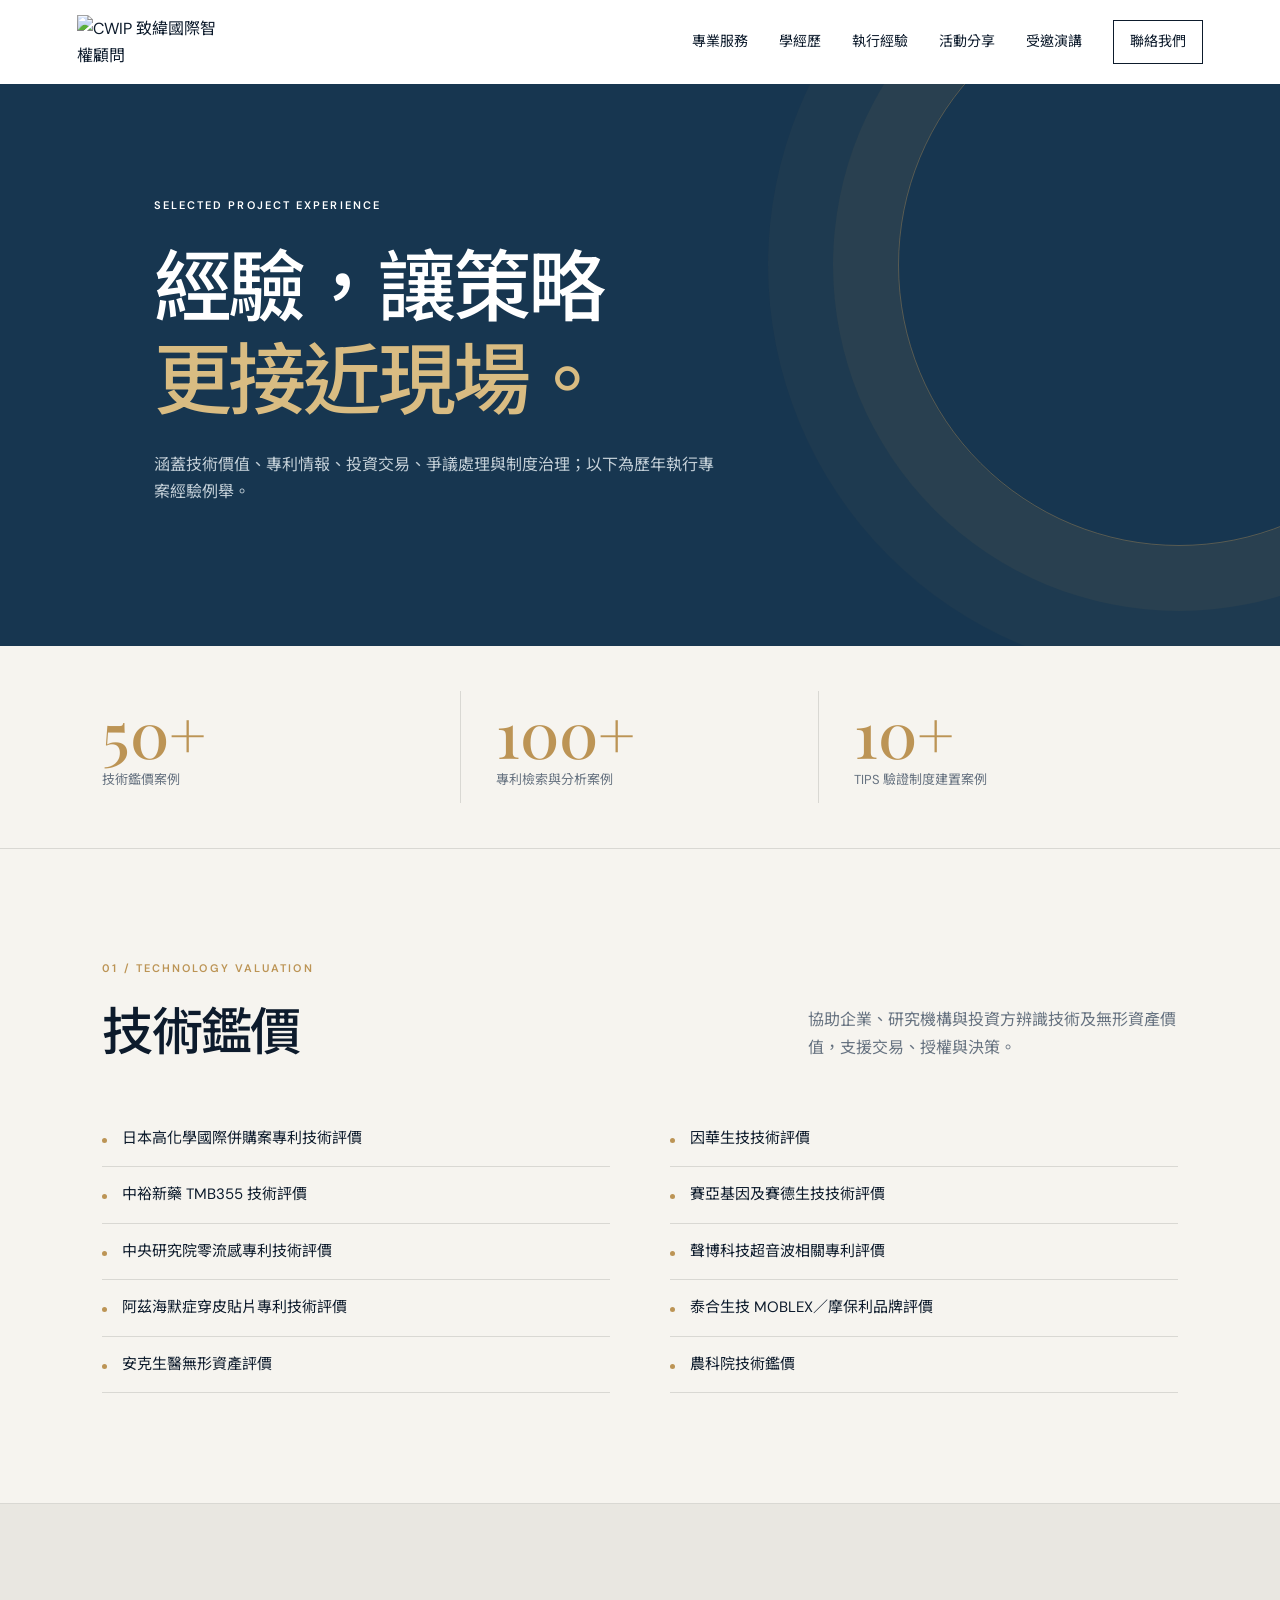
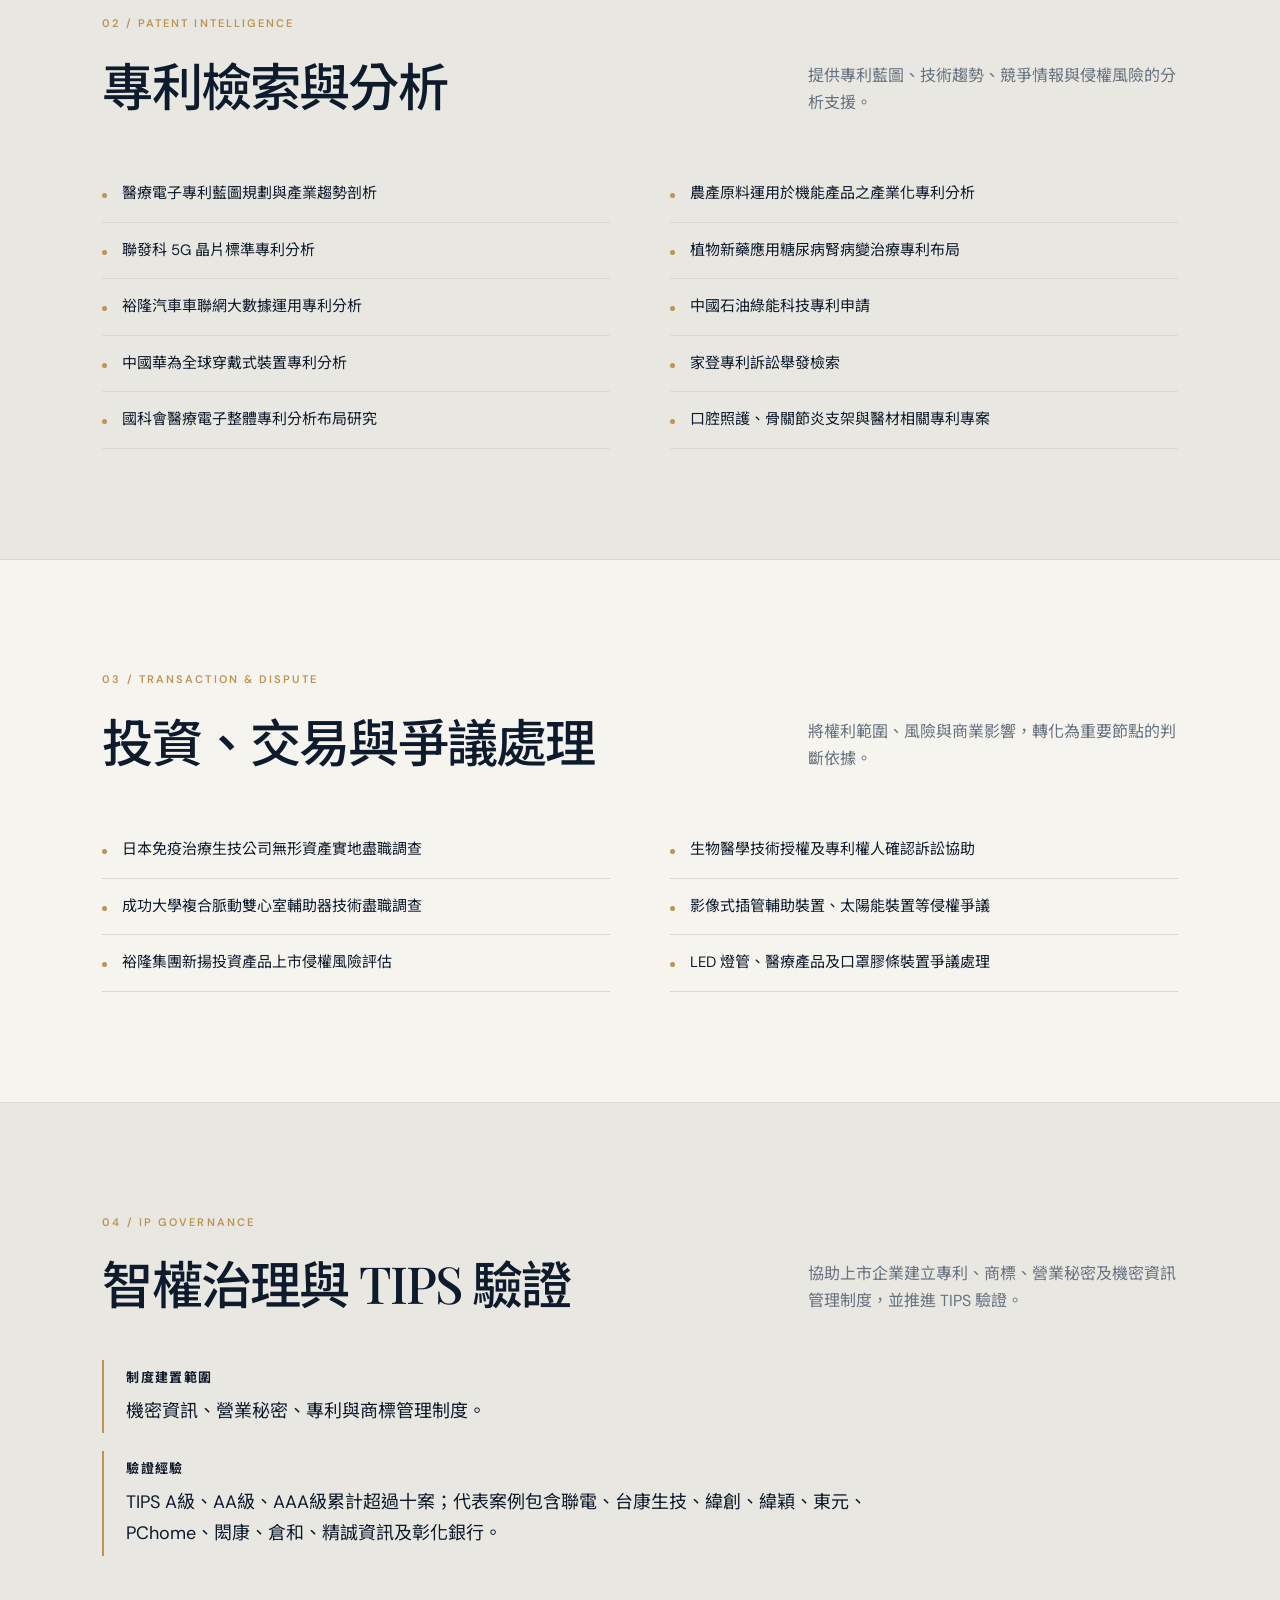
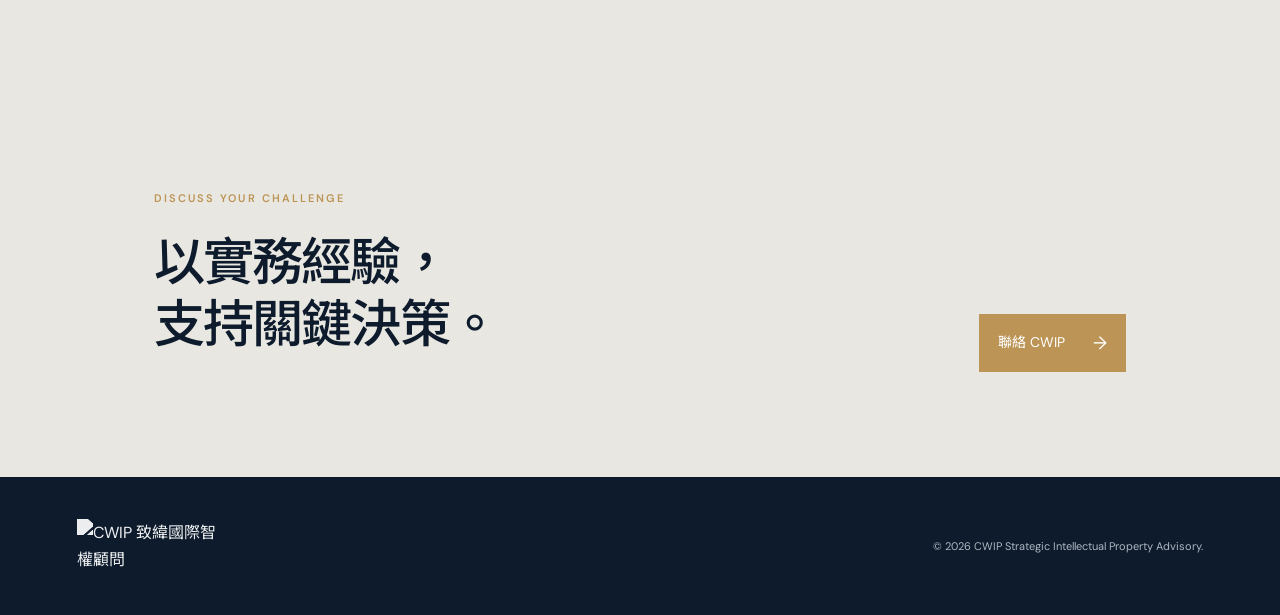
==== experience.html @ 41dd4992 "Add files via upload" ====
<!doctype html>
<html lang="zh-Hant">
<head>
<meta charset="UTF-8">
<meta name="viewport" content="width=device-width,initial-scale=1.0">
<title>執行經驗｜CWIP</title>
<link rel="preconnect" href="https://fonts.googleapis.com">
<link rel="preconnect" href="https://fonts.gstatic.com" crossorigin>
<link href="https://fonts.googleapis.com/css2?family=DM+Sans:wght@400;500;600&family=Noto+Sans+TC:wght@400;500;600&family=Playfair+Display:wght@500;600&display=swap" rel="stylesheet">
<link rel="stylesheet" href="styles.css">
</head>
<body>
<header class="site-header">
<a class="brand" href="index.html">
<img class="brand-logo" src="assets/cwip-logo.png" alt="CWIP 致緯國際智權顧問">
</a>
<button class="menu-toggle" aria-label="開啟選單" aria-expanded="false">☰</button>
<nav>
<a href="index.html#expertise">專業服務</a>
<a href="profile.html">學經歷</a>
<a href="experience.html">執行經驗</a>
<a href="profile.html#activities">活動分享</a>
<a href="talks.html">受邀演講</a>
<a href="index.html#contact" class="nav-cta">聯絡我們</a>
</nav>
</header>
<main>
<section class="page-hero experience-hero">
<p class="eyebrow">SELECTED PROJECT EXPERIENCE</p>
<h1>經驗，讓策略<br>
<em>更接近現場。</em>
</h1>
<p>涵蓋技術價值、專利情報、投資交易、爭議處理與制度治理；以下為歷年執行專案經驗例舉。</p>
</section>
<section class="section project-overview">
<div class="stat-row">
<div>
<strong>50+</strong>
<span>技術鑑價案例</span>
</div>
<div>
<strong>100+</strong>
<span>專利檢索與分析案例</span>
</div>
<div>
<strong>10+</strong>
<span>TIPS 驗證制度建置案例</span>
</div>
</div>
</section>
<section class="section project-section">
<p class="eyebrow gold">01 / TECHNOLOGY VALUATION</p>
<div class="section-top">
<h2>技術鑑價</h2>
<p>協助企業、研究機構與投資方辨識技術及無形資產價值，支援交易、授權與決策。</p>
</div>
<div class="case-columns">
<ul>
<li>日本高化學國際併購案專利技術評價</li>
<li>中裕新藥 TMB355 技術評價</li>
<li>中央研究院零流感專利技術評價</li>
<li>阿茲海默症穿皮貼片專利技術評價</li>
<li>安克生醫無形資產評價</li>
</ul>
<ul>
<li>因華生技技術評價</li>
<li>賽亞基因及賽德生技技術評價</li>
<li>聲博科技超音波相關專利評價</li>
<li>泰合生技 MOBLEX／摩保利品牌評價</li>
<li>農科院技術鑑價</li>
</ul>
</div>
</section>
<section class="section project-section alternate">
<p class="eyebrow gold">02 / PATENT INTELLIGENCE</p>
<div class="section-top">
<h2>專利檢索與分析</h2>
<p>提供專利藍圖、技術趨勢、競爭情報與侵權風險的分析支援。</p>
</div>
<div class="case-columns">
<ul>
<li>醫療電子專利藍圖規劃與產業趨勢剖析</li>
<li>聯發科 5G 晶片標準專利分析</li>
<li>裕隆汽車車聯網大數據運用專利分析</li>
<li>中國華為全球穿戴式裝置專利分析</li>
<li>國科會醫療電子整體專利分析布局研究</li>
</ul>
<ul>
<li>農產原料運用於機能產品之產業化專利分析</li>
<li>植物新藥應用糖尿病腎病變治療專利布局</li>
<li>中國石油綠能科技專利申請</li>
<li>家登專利訴訟舉發檢索</li>
<li>口腔照護、骨關節炎支架與醫材相關專利專案</li>
</ul>
</div>
</section>
<section class="section project-section">
<p class="eyebrow gold">03 / TRANSACTION &amp; DISPUTE</p>
<div class="section-top">
<h2>投資、交易與爭議處理</h2>
<p>將權利範圍、風險與商業影響，轉化為重要節點的判斷依據。</p>
</div>
<div class="case-columns">
<ul>
<li>日本免疫治療生技公司無形資產實地盡職調查</li>
<li>成功大學複合脈動雙心室輔助器技術盡職調查</li>
<li>裕隆集團新揚投資產品上市侵權風險評估</li>
</ul>
<ul>
<li>生物醫學技術授權及專利權人確認訴訟協助</li>
<li>影像式插管輔助裝置、太陽能裝置等侵權爭議</li>
<li>LED 燈管、醫療產品及口罩膠條裝置爭議處理</li>
</ul>
</div>
</section>
<section class="section project-section alternate">
<p class="eyebrow gold">04 / IP GOVERNANCE</p>
<div class="section-top">
<h2>智權治理與 TIPS 驗證</h2>
<p>協助上市企業建立專利、商標、營業秘密及機密資訊管理制度，並推進 TIPS 驗證。</p>
</div>
<div class="governance">
<p>
<b>制度建置範圍</b>機密資訊、營業秘密、專利與商標管理制度。</p>
<p>
<b>驗證經驗</b>TIPS A級、AA級、AAA級累計超過十案；代表案例包含聯電、台康生技、緯創、緯穎、東元、PChome、閎康、倉和、精誠資訊及彰化銀行。</p>
</div>
</section>
<section class="contact">
<div>
<p class="eyebrow gold">DISCUSS YOUR CHALLENGE</p>
<h2>以實務經驗，<br>支持關鍵決策。</h2>
</div>
<a class="button gold-button" href="mailto:info@cwip.com.tw">聯絡 CWIP <span>→</span>
</a>
</section>
</main>
<footer>
<a class="brand" href="index.html">
<img class="brand-logo" src="assets/cwip-logo.png" alt="CWIP 致緯國際智權顧問">
</a>
<p>© 2026 CWIP Strategic Intellectual Property Advisory.</p>
</footer>
<script src="script.js">
</script>
</body>
</html>
---- styles.css ----
:root{--ink:#0d1b2c;--navy:#10263d;--blue:#1b405e;--gold:#bc9455;--paper:#f6f4ef;--muted:#667280}
*{box-sizing:border-box}
html{scroll-behavior:smooth}
body{margin:0;color:var(--ink);background:var(--paper);font-family:"DM Sans","Noto Sans TC",sans-serif;font-size:16px;line-height:1.7}
.skip-link{position:fixed;left:20px;top:-60px;z-index:99;background:#fff;color:var(--ink);padding:10px 16px;text-decoration:none;box-shadow:0 6px 20px #0003}.skip-link:focus{top:14px}
.site-header{height:84px;background:#fff;display:flex;align-items:center;justify-content:space-between;padding:0 clamp(24px,6vw,110px);position:relative;z-index:5}
.brand{display:flex;align-items:center;gap:10px;text-decoration:none;color:var(--ink)}
.brand-mark{width:36px;height:36px;fill:none;stroke:var(--gold);stroke-width:2.3;stroke-linecap:round;stroke-linejoin:round}
.brand b{display:block;font-size:20px;line-height:1;letter-spacing:.12em}
.brand small{display:block;font-size:11px;line-height:1.5;letter-spacing:.08em;margin-top:3px}
.site-header nav{display:flex;align-items:center;gap:31px}
.site-header nav a{color:var(--ink);font-size:14px;text-decoration:none}
.site-header nav a[aria-current="page"]{color:var(--gold);font-weight:600}
.site-header .nav-cta{border:1px solid var(--ink);padding:9px 16px}
.menu-toggle{display:none;border:0;background:none;font-size:24px}
.hero{min-height:650px;background:var(--navy);color:white;position:relative;overflow:hidden;padding:clamp(70px,11vw,145px) clamp(24px,12vw,215px)}
.hero-grid{position:absolute;inset:0;background-image:linear-gradient(#ffffff0a 1px,transparent 1px),linear-gradient(90deg,#ffffff0a 1px,transparent 1px);background-size:76px 76px;mask-image:linear-gradient(90deg,#000,transparent 80%)}
.orb{position:absolute;border-radius:50%;filter:blur(2px);background:radial-gradient(circle at 32% 28%,#d8bd88 0,#7c6745 14%,#18344e 50%,transparent 70%);opacity:.75}
.orb-one{height:620px;width:620px;right:-120px;top:-160px}
.orb-two{height:420px;width:420px;right:20%;bottom:-300px;opacity:.4}
.hero-content{position:relative;max-width:770px}
.eyebrow{font-size:11px;letter-spacing:.19em;font-weight:600;margin:0 0 22px}
.gold{color:var(--gold)}
h1,h2,h3,blockquote{font-family:"Playfair Display","Noto Sans TC",serif;font-weight:500;line-height:1.2}
h1{font-size:clamp(45px,6.1vw,81px);letter-spacing:-.04em;margin:0 0 26px}
h1 em{color:#d9bc82;font-style:normal}
.hero-copy{font-family:"Noto Sans TC",sans-serif;max-width:580px;font-size:17px;color:#d4dce2;margin:0 0 33px}
.actions{display:flex;align-items:center;gap:28px}
.button{display:inline-flex;gap:28px;align-items:center;text-decoration:none;padding:14px 19px;font-size:14px;transition:.2s}
.button:hover{transform:translateY(-2px)}
.button.light{background:#fff;color:var(--ink)}
.button span,.text-link span{font-size:18px}
.text-link{color:white;text-decoration:none;font-size:14px}
.hero-signature{position:absolute;bottom:34px;right:clamp(24px,6vw,110px);font-size:10px;letter-spacing:.12em;color:#b7c1c9;display:flex;gap:11px;align-items:center}
.hero-signature i{width:28px;height:1px;background:var(--gold)}
.section{padding:110px clamp(24px,8vw,145px)}
.split-heading{display:grid;grid-template-columns:1.35fr .65fr;gap:70px;align-items:end}
.split-heading h2,.section-top h2,.contact h2{font-size:clamp(34px,4vw,56px);letter-spacing:-.035em;margin:0}
.split-heading p,.section-top>p{color:var(--muted);margin:0;max-width:370px}
.pillars{display:grid;grid-template-columns:repeat(3,1fr);gap:0;margin-top:80px;border-top:1px solid #d9d8d3}
.pillars article{padding:25px 30px 0 0;border-right:1px solid #d9d8d3;margin-right:30px}
.pillars article:last-child{border:0}
.pillars span,.service-card span{font-size:11px;color:var(--gold);letter-spacing:.14em}
.pillars h3{font-size:24px;margin:35px 0 13px}
.pillars p{font-size:14px;margin:0;color:var(--muted);max-width:270px}
.services{background:#e9e7e1}
.section-top{display:flex;align-items:end;justify-content:space-between;gap:35px}
.service-grid{display:grid;grid-template-columns:repeat(2,1fr);margin-top:58px;gap:1px;background:#c9c8c2;border:1px solid #c9c8c2}
.service-card{color:var(--ink);background:#e9e7e1;text-decoration:none;padding:42px;min-height:258px;display:flex;flex-direction:column;transition:.25s}
.service-card:hover{background:#fff}
.service-card.featured{background:var(--blue);color:#fff}
.service-card h3{font-size:28px;margin:35px 0 12px}
.service-card p{font-size:14px;color:inherit;opacity:.72;max-width:350px;margin:0}
.service-card b{font-size:13px;margin-top:auto;padding-top:25px;font-weight:500}
.statement{background:var(--navy);color:#fff;padding:115px clamp(24px,12vw,215px);text-align:center}
.statement-line{width:1px;height:44px;background:var(--gold);margin:0 auto 29px}
.statement blockquote{font-size:clamp(25px,3.2vw,43px);margin:0}
.statement p{color:#bdc7ce;font-size:12px;letter-spacing:.1em;margin:25px 0 0}
.perspective{background:#fff}
.dark{color:var(--ink)}
.insight-grid{display:grid;grid-template-columns:1.25fr 1fr 1fr;gap:20px;margin-top:54px}
.insight{background:var(--paper);padding:31px;min-height:260px;display:flex;flex-direction:column}
.main-insight{background:var(--blue);color:#fff}
.insight p{font-size:10px;letter-spacing:.13em;margin:0;color:var(--gold)}
.insight h3{font-size:25px;margin:24px 0}
.insight a{color:inherit;text-decoration:none;font-size:13px;margin-top:auto}
.contact{display:flex;justify-content:space-between;gap:40px;align-items:end;padding:105px clamp(24px,12vw,215px);background:#e9e7e1}
.contact h2{margin:0 0 20px}
.contact p:not(.eyebrow){color:var(--muted)}
.gold-button{background:var(--gold);color:#fff;white-space:nowrap}
footer{padding:42px clamp(24px,6vw,110px);background:var(--ink);color:#aeb8c1;display:flex;align-items:center;justify-content:space-between}
footer .brand{color:white}
footer p{font-size:11px;margin:0}
@media(max-width:720px){.site-header{height:70px}
.menu-toggle{display:block}
.site-header nav{display:none;position:absolute;top:70px;left:0;right:0;background:#fff;padding:20px 24px;flex-direction:column;align-items:flex-start;gap:18px;box-shadow:0 8px 16px #0002}
.site-header nav.open{display:flex}
.hero{min-height:625px;padding-top:100px}
.hero-signature{left:24px;right:auto}
.split-heading,.section-top{display:block}
.split-heading p,.section-top>p{margin-top:25px}
.pillars,.service-grid,.insight-grid{grid-template-columns:1fr}
.pillars{margin-top:50px}
.pillars article{border-right:0;border-bottom:1px solid #d9d8d3;margin:0;padding:25px 0}
.pillars article:last-child{border-bottom:0}
.service-card{min-height:225px;padding:30px}
.contact{display:block;padding-top:75px;padding-bottom:75px}
.contact .button{margin-top:25px}
footer{display:block}
footer p{margin-top:20px}
.section{padding-top:75px;padding-bottom:75px}
}

.brand-logo{width:150px;height:54px;object-fit:cover;object-position:center}.brand:has(.brand-logo) span{display:none}footer .brand-logo{filter:brightness(0) invert(1);opacity:.92}.page-hero{padding:112px clamp(24px,12vw,215px) 126px;background:var(--navy);color:#fff;position:relative;overflow:hidden}
.page-hero:after{content:"";position:absolute;width:560px;height:560px;border:1px solid #bc945566;border-radius:50%;right:-180px;top:-100px;box-shadow:0 0 0 65px #bc945511,0 0 0 130px #bc94550b}
.page-hero>*{position:relative;z-index:1}
.page-hero h1{max-width:860px}
.profile-hero-copy>p:last-child,.page-hero>p:last-child{max-width:570px;color:#c4d0d8;font-family:"Noto Sans TC",sans-serif}
.profile-hero-copy{position:relative;z-index:1}.profile-highlights{position:relative;z-index:1;display:grid;grid-template-columns:repeat(3,1fr);max-width:850px;margin:62px 0 0;border-top:1px solid #ffffff30}.profile-highlights div{padding:19px 25px 0 0}.profile-highlights dt{font:500 21px "Playfair Display","Noto Sans TC",serif;color:#d9bc82}.profile-highlights dd{margin:3px 0 0;color:#aebcc7;font-size:12px;letter-spacing:.06em}.profile-subnav{position:sticky;top:0;z-index:4;display:flex;justify-content:center;gap:clamp(22px,4vw,56px);padding:15px 24px;background:#f6f4eff2;border-bottom:1px solid #d9d8d3;backdrop-filter:blur(12px)}.profile-subnav a{color:var(--ink);font-size:13px;text-decoration:none}.profile-subnav a:hover{color:var(--gold)}
.profile-intro{display:grid;grid-template-columns:.6fr .48fr 1.05fr;gap:54px;align-items:center}.profile-photo{margin:0;height:400px;background:#d7d8d8;overflow:hidden}.profile-photo img{width:100%;height:100%;object-fit:cover;object-position:center top}
.profile-photo{position:relative}.profile-photo figcaption{position:absolute;left:0;right:0;bottom:0;padding:32px 16px 13px;background:linear-gradient(transparent,#0d1b2ccc);color:#fff;font-size:10px;letter-spacing:.08em}
.profile-name h2{font-size:clamp(48px,5vw,70px);margin:0}
.monogram{margin-top:31px;width:76px;height:76px;display:grid;place-items:center;border:1px solid var(--gold);font:500 27px "Playfair Display";color:var(--gold)}
.lead{font-family:"Playfair Display","Noto Sans TC",serif;font-size:27px;line-height:1.55;margin-top:0}
.profile-intro p:not(.lead){color:var(--muted)}
.expertise-tags{display:flex;flex-wrap:wrap;gap:8px;margin-top:24px}.expertise-tags span{border:1px solid #d0ccc1;padding:6px 11px;color:var(--blue);font-size:12px;background:#fff}
.profile-section{background:#e9e7e1}
.profile-section h2,.qualifications h2{font-size:clamp(35px,4vw,54px);margin:0 0 45px}
.credential-grid{display:grid;grid-template-columns:repeat(2,1fr);gap:1px;background:#c9c8c2}
.credential-grid article{background:#e9e7e1;padding:37px}
.credential-grid h3{font-size:28px;margin:31px 0 10px}
.credential-grid p{margin:0;color:var(--muted)}
.career-section{background:#fff}
.timeline{margin-top:55px;border-top:1px solid #d9d8d3}
.timeline div{display:flex;justify-content:space-between;gap:30px;padding:20px 0;border-bottom:1px solid #d9d8d3}
.timeline b{font-size:17px;font-weight:500}
.timeline span{color:var(--muted);font-size:14px}
.activities{background:#fff}.activity-grid{display:grid;grid-template-columns:repeat(3,1fr);gap:18px;margin-top:54px}.activity-grid figure{margin:0;min-height:220px;position:relative;overflow:hidden;background:#d5d7d8}.activity-grid .activity-wide{grid-column:span 2}.activity-grid img{width:100%;height:100%;position:absolute;inset:0;object-fit:cover;transition:transform .35s}.activity-grid figure:hover img{transform:scale(1.04)}.activity-grid figcaption{position:absolute;bottom:0;left:0;right:0;padding:28px 18px 16px;color:#fff;font-size:13px;background:linear-gradient(transparent,#000b)}.qualifications{background:var(--ink);color:#fff}
.qualification-list{border-top:1px solid #ffffff33}
.qualification-list p{margin:0;padding:18px 0;border-bottom:1px solid #ffffff33;color:#d8e0e5;display:grid;grid-template-columns:54px 1fr;gap:18px}.qualification-list b{color:var(--gold);font:500 14px "Playfair Display"}.qualification-list span{display:block}
.experience-hero{background:#173650}
.project-overview{padding-top:45px;padding-bottom:45px}
.stat-row{display:grid;grid-template-columns:repeat(3,1fr)}
.stat-row div{padding:10px 35px;border-right:1px solid #d9d8d3}
.stat-row div:first-child{padding-left:0}
.stat-row div:last-child{border:0}
.stat-row strong{font:500 clamp(38px,5vw,68px)/1 "Playfair Display";color:var(--gold);display:block}
.stat-row span{font-size:13px;color:var(--muted)}
.project-section{border-top:1px solid #d9d8d3}
.project-section.alternate{background:#e9e7e1}
.case-columns{display:grid;grid-template-columns:1fr 1fr;gap:60px;margin-top:50px}
.case-columns ul{margin:0;padding:0;list-style:none}
.case-columns li{padding:15px 0 15px 20px;border-bottom:1px solid #d9d8d3;position:relative;font-size:15px}
.case-columns li:before{content:"";width:5px;height:5px;border-radius:50%;background:var(--gold);position:absolute;left:0;top:27px}
.governance{margin-top:45px;max-width:830px}
.governance p{font-size:18px;border-left:2px solid var(--gold);padding:7px 0 7px 22px}
.governance b{display:block;font-size:13px;letter-spacing:.1em;text-transform:uppercase;margin-bottom:7px}
.talks-hero{background:#173650}.talk-intro{display:grid;grid-template-columns:.45fr 1.2fr;gap:75px;align-items:center}.talk-intro h2,.talk-section h2,.talk-gallery h2{font-size:clamp(34px,4vw,54px);margin:0 0 20px}.talk-intro p:last-child{max-width:600px;color:var(--muted)}.talk-number{font:500 clamp(100px,14vw,180px)/.8 "Playfair Display";color:var(--gold);letter-spacing:-.08em}.talk-number sup{font-size:.35em;letter-spacing:0}.talk-section{background:#fff;border-top:1px solid #d9d8d3}.talk-section.alternate{background:#e9e7e1}.talk-list{margin-top:45px;border-top:1px solid #d9d8d3}.talk-list div{display:grid;grid-template-columns:.32fr 1fr;gap:30px;padding:24px 0;border-bottom:1px solid #d9d8d3}.talk-list b{font-family:"Playfair Display","Noto Sans TC",serif;font-size:23px;font-weight:500}.talk-list span{color:var(--muted)}.topic-grid{display:grid;grid-template-columns:repeat(3,1fr);gap:1px;background:#c9c8c2;margin-top:45px}.topic-grid article{background:#e9e7e1;padding:29px;font-family:"Playfair Display","Noto Sans TC",serif;font-size:20px;min-height:130px}.talk-gallery{background:#fff}
@media(max-width:720px){.brand-logo{width:126px;height:45px}.page-hero{padding-top:78px;padding-bottom:85px}
.profile-highlights{grid-template-columns:1fr;margin-top:42px}.profile-highlights div{padding:14px 0;border-bottom:1px solid #ffffff20}.profile-subnav{justify-content:flex-start;overflow-x:auto;white-space:nowrap;scrollbar-width:none}.profile-subnav::-webkit-scrollbar{display:none}
.profile-intro,.case-columns{grid-template-columns:1fr;gap:35px}.profile-photo{height:420px}.activity-grid{grid-template-columns:1fr}.activity-grid .activity-wide{grid-column:auto}
.lead{font-size:23px}
.credential-grid{grid-template-columns:1fr}
.timeline div{display:block}
.timeline span{display:block;margin-top:5px}
.stat-row{grid-template-columns:1fr;gap:22px}
.talk-intro{grid-template-columns:1fr;gap:28px}.talk-list div{grid-template-columns:1fr;gap:7px}.topic-grid{grid-template-columns:1fr}
.stat-row div{padding:0;border:0}
.case-columns{margin-top:28px}
}
@media(prefers-reduced-motion:reduce){html{scroll-behavior:auto}*,*:before,*:after{transition-duration:.01ms!important;animation-duration:.01ms!important}}
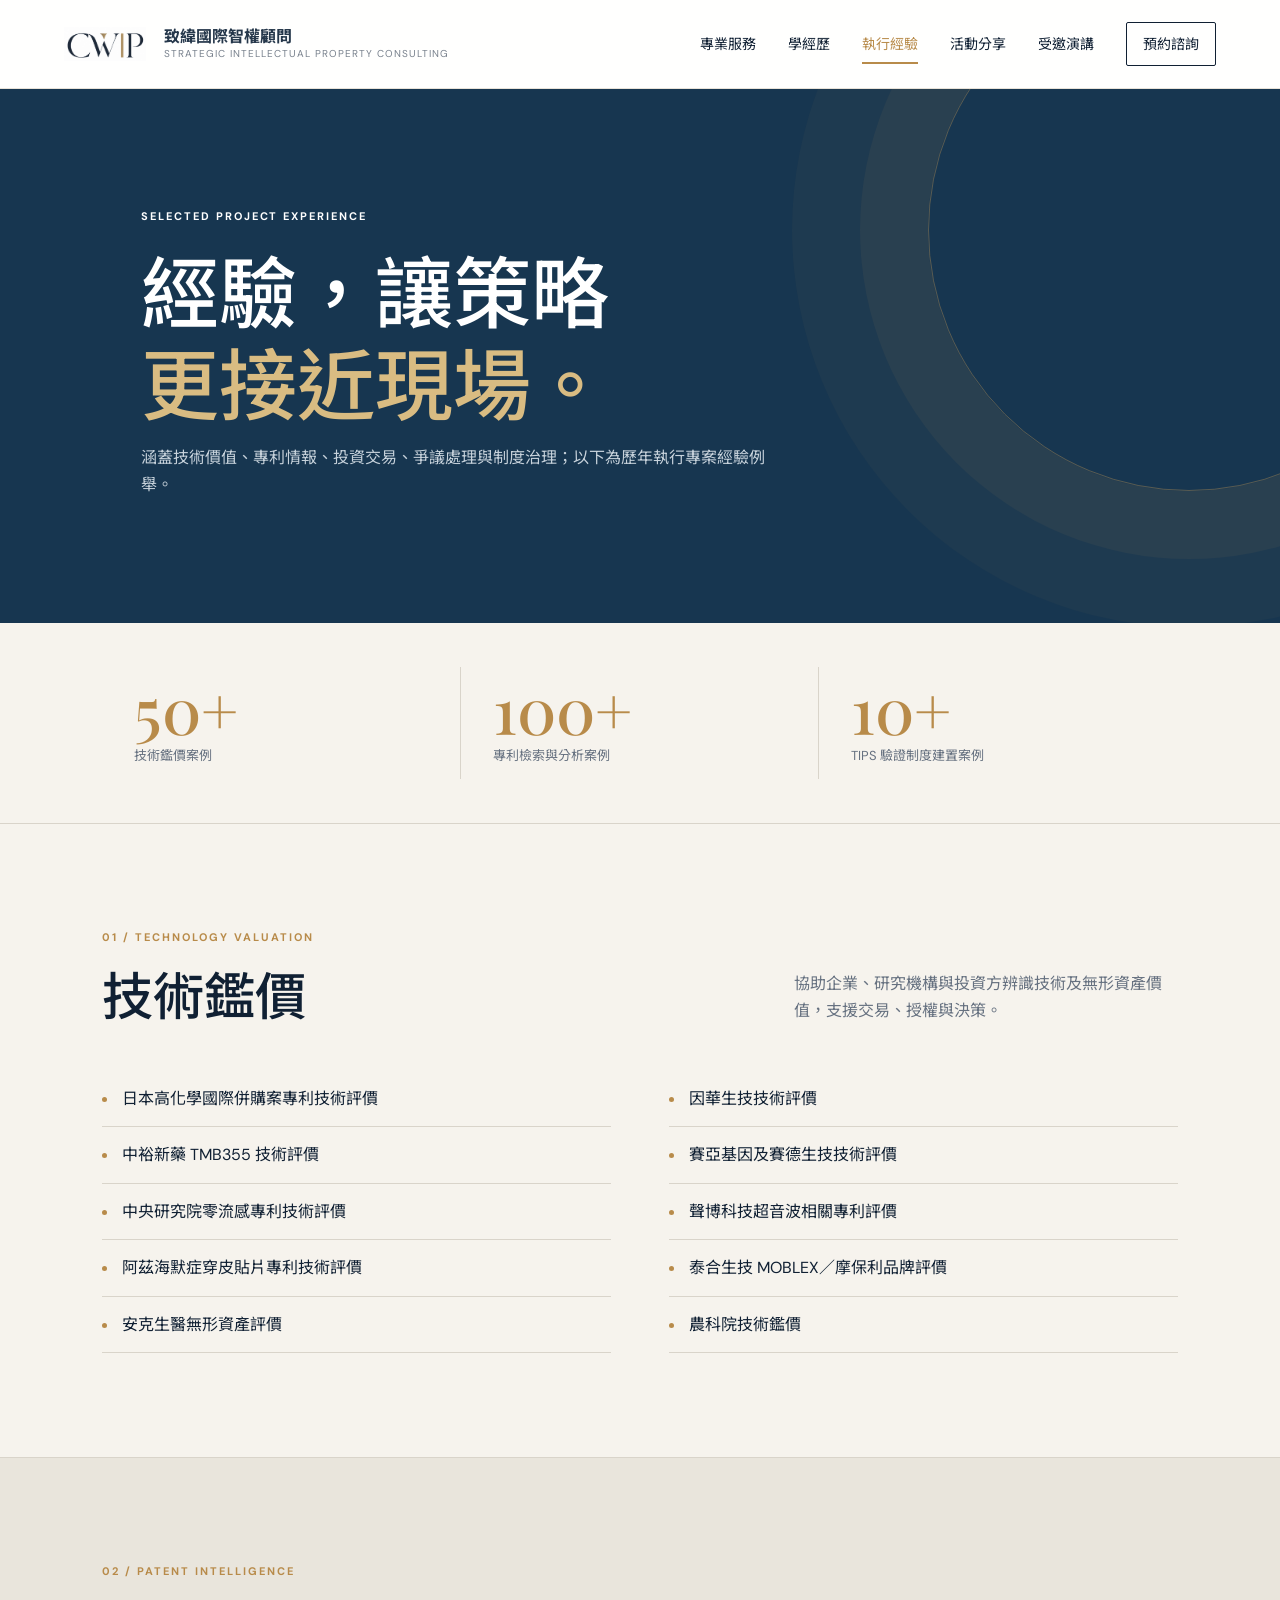
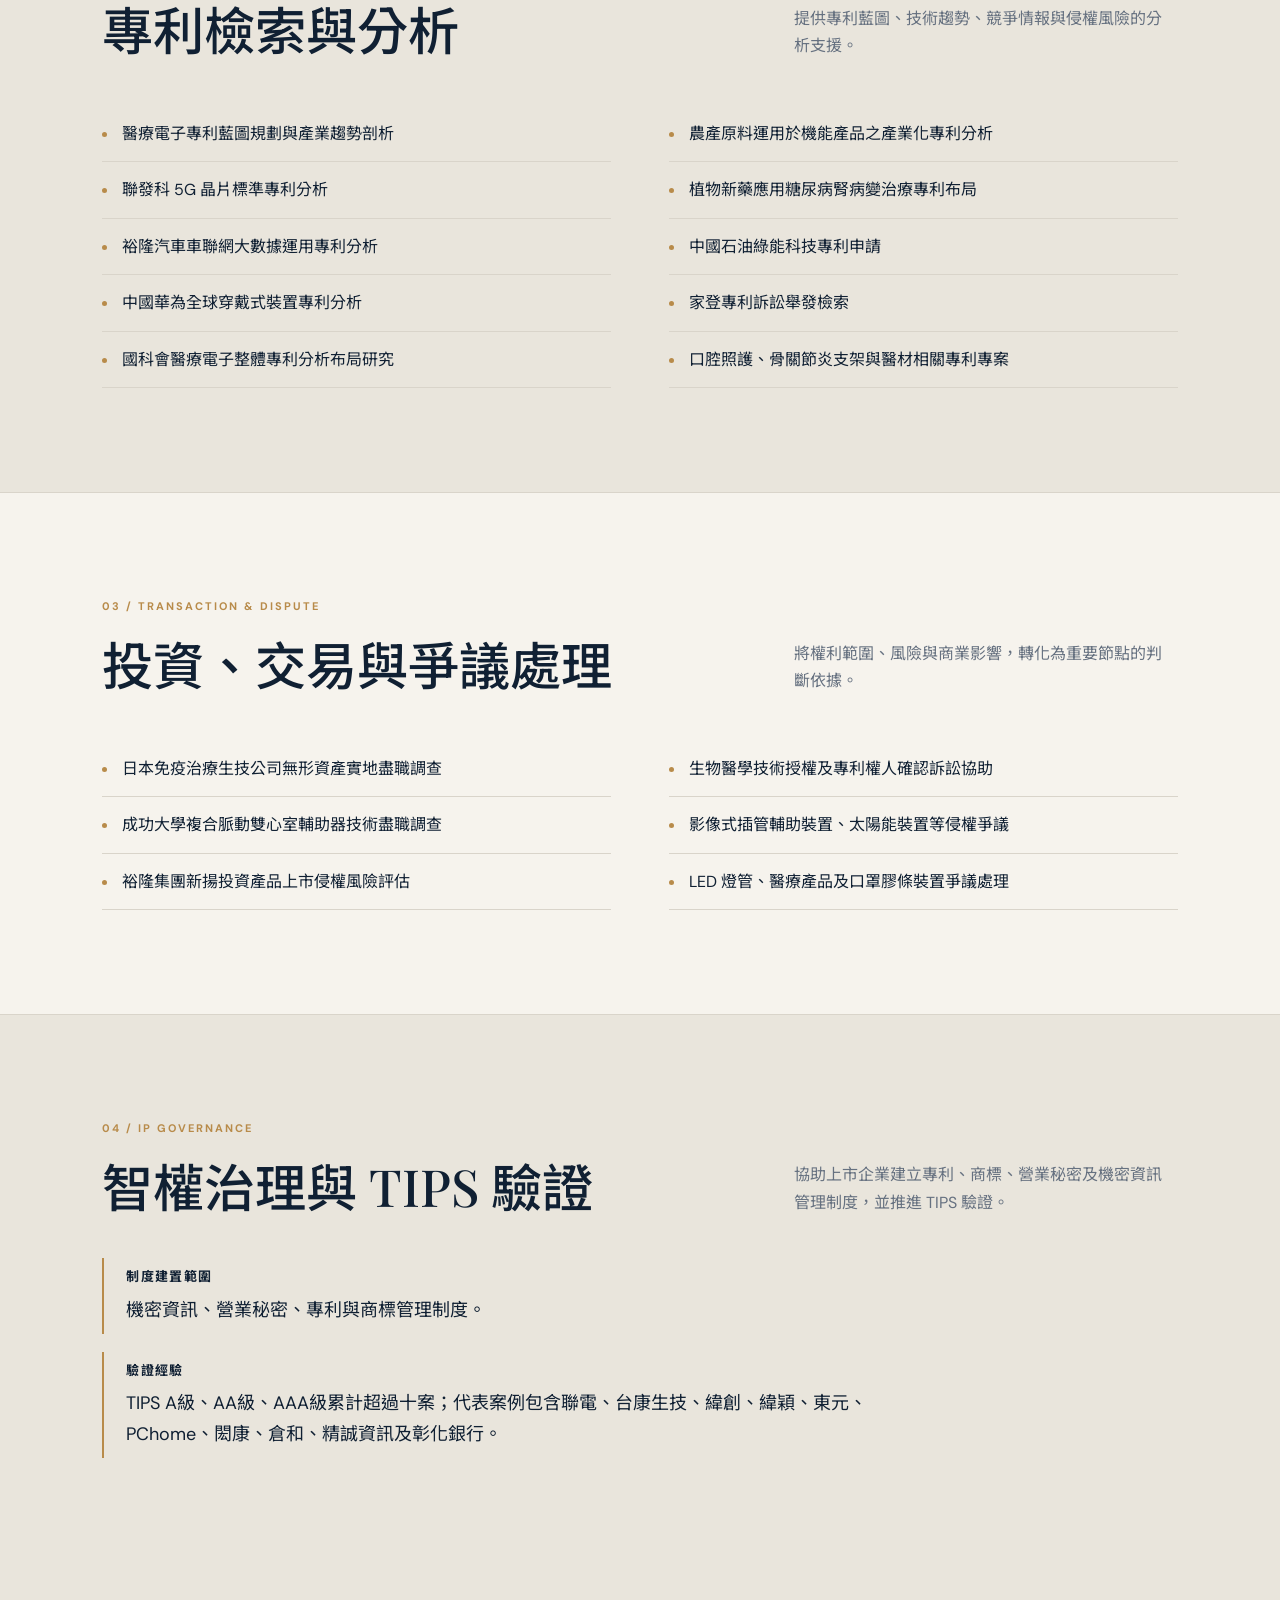
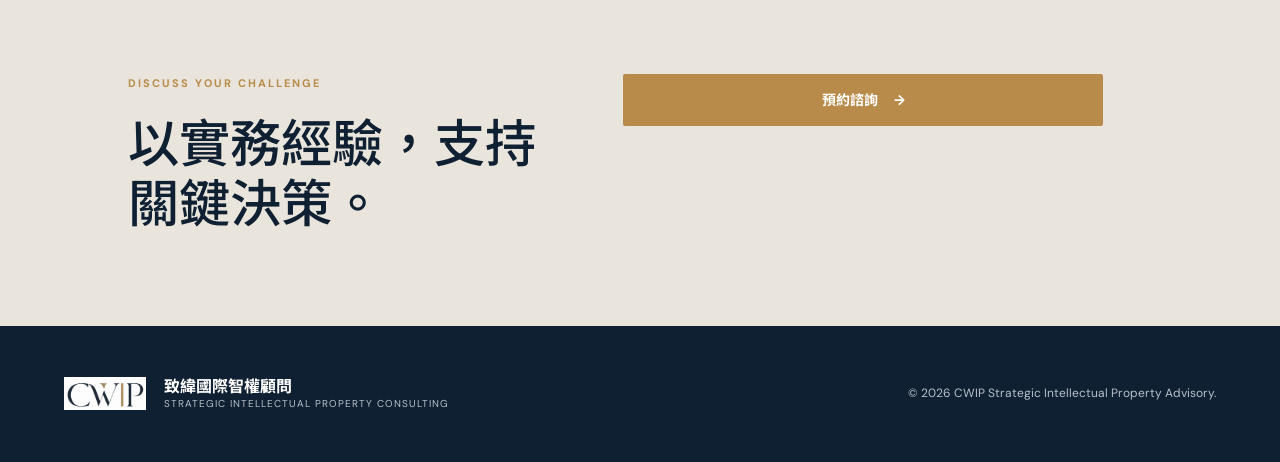
==== commit d2713029: "CWIPv2" ====
--- a/experience.html
+++ b/experience.html
@@ -1,147 +1,28 @@
-<!doctype html>
-<html lang="zh-Hant">
-<head>
-<meta charset="UTF-8">
-<meta name="viewport" content="width=device-width,initial-scale=1.0">
-<title>執行經驗｜CWIP</title>
-<link rel="preconnect" href="https://fonts.googleapis.com">
-<link rel="preconnect" href="https://fonts.gstatic.com" crossorigin>
-<link href="https://fonts.googleapis.com/css2?family=DM+Sans:wght@400;500;600&family=Noto+Sans+TC:wght@400;500;600&family=Playfair+Display:wght@500;600&display=swap" rel="stylesheet">
-<link rel="stylesheet" href="styles.css">
-</head>
-<body>
-<header class="site-header">
-<a class="brand" href="index.html">
-<img class="brand-logo" src="assets/cwip-logo.png" alt="CWIP 致緯國際智權顧問">
-</a>
-<button class="menu-toggle" aria-label="開啟選單" aria-expanded="false">☰</button>
-<nav>
-<a href="index.html#expertise">專業服務</a>
-<a href="profile.html">學經歷</a>
-<a href="experience.html">執行經驗</a>
-<a href="profile.html#activities">活動分享</a>
-<a href="talks.html">受邀演講</a>
-<a href="index.html#contact" class="nav-cta">聯絡我們</a>
-</nav>
-</header>
-<main>
-<section class="page-hero experience-hero">
-<p class="eyebrow">SELECTED PROJECT EXPERIENCE</p>
-<h1>經驗，讓策略<br>
-<em>更接近現場。</em>
-</h1>
-<p>涵蓋技術價值、專利情報、投資交易、爭議處理與制度治理；以下為歷年執行專案經驗例舉。</p>
-</section>
-<section class="section project-overview">
-<div class="stat-row">
-<div>
-<strong>50+</strong>
-<span>技術鑑價案例</span>
-</div>
-<div>
-<strong>100+</strong>
-<span>專利檢索與分析案例</span>
-</div>
-<div>
-<strong>10+</strong>
-<span>TIPS 驗證制度建置案例</span>
-</div>
-</div>
-</section>
-<section class="section project-section">
-<p class="eyebrow gold">01 / TECHNOLOGY VALUATION</p>
-<div class="section-top">
-<h2>技術鑑價</h2>
-<p>協助企業、研究機構與投資方辨識技術及無形資產價值，支援交易、授權與決策。</p>
-</div>
-<div class="case-columns">
-<ul>
-<li>日本高化學國際併購案專利技術評價</li>
-<li>中裕新藥 TMB355 技術評價</li>
-<li>中央研究院零流感專利技術評價</li>
-<li>阿茲海默症穿皮貼片專利技術評價</li>
-<li>安克生醫無形資產評價</li>
-</ul>
-<ul>
-<li>因華生技技術評價</li>
-<li>賽亞基因及賽德生技技術評價</li>
-<li>聲博科技超音波相關專利評價</li>
-<li>泰合生技 MOBLEX／摩保利品牌評價</li>
-<li>農科院技術鑑價</li>
-</ul>
-</div>
-</section>
-<section class="section project-section alternate">
-<p class="eyebrow gold">02 / PATENT INTELLIGENCE</p>
-<div class="section-top">
-<h2>專利檢索與分析</h2>
-<p>提供專利藍圖、技術趨勢、競爭情報與侵權風險的分析支援。</p>
-</div>
-<div class="case-columns">
-<ul>
-<li>醫療電子專利藍圖規劃與產業趨勢剖析</li>
-<li>聯發科 5G 晶片標準專利分析</li>
-<li>裕隆汽車車聯網大數據運用專利分析</li>
-<li>中國華為全球穿戴式裝置專利分析</li>
-<li>國科會醫療電子整體專利分析布局研究</li>
-</ul>
-<ul>
-<li>農產原料運用於機能產品之產業化專利分析</li>
-<li>植物新藥應用糖尿病腎病變治療專利布局</li>
-<li>中國石油綠能科技專利申請</li>
-<li>家登專利訴訟舉發檢索</li>
-<li>口腔照護、骨關節炎支架與醫材相關專利專案</li>
-</ul>
-</div>
-</section>
-<section class="section project-section">
-<p class="eyebrow gold">03 / TRANSACTION &amp; DISPUTE</p>
-<div class="section-top">
-<h2>投資、交易與爭議處理</h2>
-<p>將權利範圍、風險與商業影響，轉化為重要節點的判斷依據。</p>
-</div>
-<div class="case-columns">
-<ul>
-<li>日本免疫治療生技公司無形資產實地盡職調查</li>
-<li>成功大學複合脈動雙心室輔助器技術盡職調查</li>
-<li>裕隆集團新揚投資產品上市侵權風險評估</li>
-</ul>
-<ul>
-<li>生物醫學技術授權及專利權人確認訴訟協助</li>
-<li>影像式插管輔助裝置、太陽能裝置等侵權爭議</li>
-<li>LED 燈管、醫療產品及口罩膠條裝置爭議處理</li>
-</ul>
-</div>
-</section>
-<section class="section project-section alternate">
-<p class="eyebrow gold">04 / IP GOVERNANCE</p>
-<div class="section-top">
-<h2>智權治理與 TIPS 驗證</h2>
-<p>協助上市企業建立專利、商標、營業秘密及機密資訊管理制度，並推進 TIPS 驗證。</p>
-</div>
-<div class="governance">
-<p>
-<b>制度建置範圍</b>機密資訊、營業秘密、專利與商標管理制度。</p>
-<p>
-<b>驗證經驗</b>TIPS A級、AA級、AAA級累計超過十案；代表案例包含聯電、台康生技、緯創、緯穎、東元、PChome、閎康、倉和、精誠資訊及彰化銀行。</p>
-</div>
-</section>
-<section class="contact">
-<div>
-<p class="eyebrow gold">DISCUSS YOUR CHALLENGE</p>
-<h2>以實務經驗，<br>支持關鍵決策。</h2>
-</div>
-<a class="button gold-button" href="mailto:info@cwip.com.tw">聯絡 CWIP <span>→</span>
-</a>
-</section>
-</main>
-<footer>
-<a class="brand" href="index.html">
-<img class="brand-logo" src="assets/cwip-logo.png" alt="CWIP 致緯國際智權顧問">
-</a>
-<p>© 2026 CWIP Strategic Intellectual Property Advisory.</p>
-</footer>
-<script src="script.js">
-</script>
-</body>
+<!doctype html>
+<html lang="zh-Hant">
+<head>
+  <meta charset="UTF-8">
+  <meta name="viewport" content="width=device-width, initial-scale=1.0">
+  <title>執行經驗｜CWIP 致緯國際智權顧問</title>
+  <meta name="description" content="CWIP 智權顧問執行經驗，包含技術鑑價、專利情報、交易盡職調查、爭議處理與 TIPS 智權治理。">
+  <link rel="icon" type="image/png" href="assets/cwip-logo.png">
+  <link rel="preconnect" href="https://fonts.googleapis.com">
+  <link rel="preconnect" href="https://fonts.gstatic.com" crossorigin>
+  <link href="https://fonts.googleapis.com/css2?family=DM+Sans:wght@400;500;600;700&family=Noto+Sans+TC:wght@400;500;600;700&family=Playfair+Display:wght@500;600&display=swap" rel="stylesheet">
+  <link rel="stylesheet" href="styles.css">
+</head>
+<body>
+  <header class="site-header"><a class="brand" href="index.html"><img class="brand-logo" src="assets/cwip-logo.png" alt="CWIP logo"><span class="brand-copy"><span>致緯國際智權顧問</span><small>Strategic Intellectual Property Consulting</small></span></a><button class="menu-toggle" aria-label="開啟選單" aria-expanded="false">☰</button><nav aria-label="主要導覽"><a href="index.html#expertise">專業服務</a><a href="profile.html">學經歷</a><a aria-current="page" href="experience.html">執行經驗</a><a href="profile.html#activities">活動分享</a><a href="talks.html">受邀演講</a><a class="nav-cta" href="index.html#contact">預約諮詢</a></nav></header>
+  <main>
+    <section class="page-hero experience-hero"><p class="eyebrow">SELECTED PROJECT EXPERIENCE</p><h1>經驗，讓策略<em>更接近現場。</em></h1><p>涵蓋技術價值、專利情報、投資交易、爭議處理與制度治理；以下為歷年執行專案經驗例舉。</p></section>
+    <section class="section project-overview"><div class="stat-row"><div><strong>50+</strong><span>技術鑑價案例</span></div><div><strong>100+</strong><span>專利檢索與分析案例</span></div><div><strong>10+</strong><span>TIPS 驗證制度建置案例</span></div></div></section>
+    <section class="section project-section"><p class="eyebrow gold">01 / TECHNOLOGY VALUATION</p><div class="section-top"><h2>技術鑑價</h2><p>協助企業、研究機構與投資方辨識技術及無形資產價值，支援交易、授權與決策。</p></div><div class="case-columns"><ul><li>日本高化學國際併購案專利技術評價</li><li>中裕新藥 TMB355 技術評價</li><li>中央研究院零流感專利技術評價</li><li>阿茲海默症穿皮貼片專利技術評價</li><li>安克生醫無形資產評價</li></ul><ul><li>因華生技技術評價</li><li>賽亞基因及賽德生技技術評價</li><li>聲博科技超音波相關專利評價</li><li>泰合生技 MOBLEX／摩保利品牌評價</li><li>農科院技術鑑價</li></ul></div></section>
+    <section class="section project-section alternate"><p class="eyebrow gold">02 / PATENT INTELLIGENCE</p><div class="section-top"><h2>專利檢索與分析</h2><p>提供專利藍圖、技術趨勢、競爭情報與侵權風險的分析支援。</p></div><div class="case-columns"><ul><li>醫療電子專利藍圖規劃與產業趨勢剖析</li><li>聯發科 5G 晶片標準專利分析</li><li>裕隆汽車車聯網大數據運用專利分析</li><li>中國華為全球穿戴式裝置專利分析</li><li>國科會醫療電子整體專利分析布局研究</li></ul><ul><li>農產原料運用於機能產品之產業化專利分析</li><li>植物新藥應用糖尿病腎病變治療專利布局</li><li>中國石油綠能科技專利申請</li><li>家登專利訴訟舉發檢索</li><li>口腔照護、骨關節炎支架與醫材相關專利專案</li></ul></div></section>
+    <section class="section project-section"><p class="eyebrow gold">03 / TRANSACTION &amp; DISPUTE</p><div class="section-top"><h2>投資、交易與爭議處理</h2><p>將權利範圍、風險與商業影響，轉化為重要節點的判斷依據。</p></div><div class="case-columns"><ul><li>日本免疫治療生技公司無形資產實地盡職調查</li><li>成功大學複合脈動雙心室輔助器技術盡職調查</li><li>裕隆集團新揚投資產品上市侵權風險評估</li></ul><ul><li>生物醫學技術授權及專利權人確認訴訟協助</li><li>影像式插管輔助裝置、太陽能裝置等侵權爭議</li><li>LED 燈管、醫療產品及口罩膠條裝置爭議處理</li></ul></div></section>
+    <section class="section project-section alternate"><p class="eyebrow gold">04 / IP GOVERNANCE</p><div class="section-top"><h2>智權治理與 TIPS 驗證</h2><p>協助上市企業建立專利、商標、營業秘密及機密資訊管理制度，並推進 TIPS 驗證。</p></div><div class="governance"><p><b>制度建置範圍</b>機密資訊、營業秘密、專利與商標管理制度。</p><p><b>驗證經驗</b>TIPS A級、AA級、AAA級累計超過十案；代表案例包含聯電、台康生技、緯創、緯穎、東元、PChome、閎康、倉和、精誠資訊及彰化銀行。</p></div></section>
+    <section class="contact"><div><p class="eyebrow gold">DISCUSS YOUR CHALLENGE</p><h2>以實務經驗，支持關鍵決策。</h2></div><a class="button primary" href="index.html#contact">預約諮詢 <span>→</span></a></section>
+  </main>
+  <footer><a class="brand" href="index.html"><img class="brand-logo" src="assets/cwip-logo.png" alt="CWIP logo"><span class="brand-copy"><span>致緯國際智權顧問</span><small>Strategic Intellectual Property Consulting</small></span></a><p>© 2026 CWIP Strategic Intellectual Property Advisory.</p></footer>
+  <script src="script.js"></script>
+</body>
 </html>
--- a/styles.css
+++ b/styles.css
@@ -1,151 +1,47 @@
-:root{--ink:#0d1b2c;--navy:#10263d;--blue:#1b405e;--gold:#bc9455;--paper:#f6f4ef;--muted:#667280}
+:root{--ink:#102033;--navy:#102b46;--blue:#173d5c;--gold:#b88b4a;--paper:#f6f3ed;--line:#d9d4ca;--muted:#667180;--white:#fff}
 *{box-sizing:border-box}
 html{scroll-behavior:smooth}
-body{margin:0;color:var(--ink);background:var(--paper);font-family:"DM Sans","Noto Sans TC",sans-serif;font-size:16px;line-height:1.7}
-.skip-link{position:fixed;left:20px;top:-60px;z-index:99;background:#fff;color:var(--ink);padding:10px 16px;text-decoration:none;box-shadow:0 6px 20px #0003}.skip-link:focus{top:14px}
-.site-header{height:84px;background:#fff;display:flex;align-items:center;justify-content:space-between;padding:0 clamp(24px,6vw,110px);position:relative;z-index:5}
-.brand{display:flex;align-items:center;gap:10px;text-decoration:none;color:var(--ink)}
-.brand-mark{width:36px;height:36px;fill:none;stroke:var(--gold);stroke-width:2.3;stroke-linecap:round;stroke-linejoin:round}
-.brand b{display:block;font-size:20px;line-height:1;letter-spacing:.12em}
-.brand small{display:block;font-size:11px;line-height:1.5;letter-spacing:.08em;margin-top:3px}
-.site-header nav{display:flex;align-items:center;gap:31px}
-.site-header nav a{color:var(--ink);font-size:14px;text-decoration:none}
-.site-header nav a[aria-current="page"]{color:var(--gold);font-weight:600}
-.site-header .nav-cta{border:1px solid var(--ink);padding:9px 16px}
-.menu-toggle{display:none;border:0;background:none;font-size:24px}
-.hero{min-height:650px;background:var(--navy);color:white;position:relative;overflow:hidden;padding:clamp(70px,11vw,145px) clamp(24px,12vw,215px)}
-.hero-grid{position:absolute;inset:0;background-image:linear-gradient(#ffffff0a 1px,transparent 1px),linear-gradient(90deg,#ffffff0a 1px,transparent 1px);background-size:76px 76px;mask-image:linear-gradient(90deg,#000,transparent 80%)}
-.orb{position:absolute;border-radius:50%;filter:blur(2px);background:radial-gradient(circle at 32% 28%,#d8bd88 0,#7c6745 14%,#18344e 50%,transparent 70%);opacity:.75}
-.orb-one{height:620px;width:620px;right:-120px;top:-160px}
-.orb-two{height:420px;width:420px;right:20%;bottom:-300px;opacity:.4}
-.hero-content{position:relative;max-width:770px}
-.eyebrow{font-size:11px;letter-spacing:.19em;font-weight:600;margin:0 0 22px}
-.gold{color:var(--gold)}
-h1,h2,h3,blockquote{font-family:"Playfair Display","Noto Sans TC",serif;font-weight:500;line-height:1.2}
-h1{font-size:clamp(45px,6.1vw,81px);letter-spacing:-.04em;margin:0 0 26px}
-h1 em{color:#d9bc82;font-style:normal}
-.hero-copy{font-family:"Noto Sans TC",sans-serif;max-width:580px;font-size:17px;color:#d4dce2;margin:0 0 33px}
-.actions{display:flex;align-items:center;gap:28px}
-.button{display:inline-flex;gap:28px;align-items:center;text-decoration:none;padding:14px 19px;font-size:14px;transition:.2s}
-.button:hover{transform:translateY(-2px)}
-.button.light{background:#fff;color:var(--ink)}
-.button span,.text-link span{font-size:18px}
-.text-link{color:white;text-decoration:none;font-size:14px}
-.hero-signature{position:absolute;bottom:34px;right:clamp(24px,6vw,110px);font-size:10px;letter-spacing:.12em;color:#b7c1c9;display:flex;gap:11px;align-items:center}
-.hero-signature i{width:28px;height:1px;background:var(--gold)}
-.section{padding:110px clamp(24px,8vw,145px)}
-.split-heading{display:grid;grid-template-columns:1.35fr .65fr;gap:70px;align-items:end}
-.split-heading h2,.section-top h2,.contact h2{font-size:clamp(34px,4vw,56px);letter-spacing:-.035em;margin:0}
-.split-heading p,.section-top>p{color:var(--muted);margin:0;max-width:370px}
-.pillars{display:grid;grid-template-columns:repeat(3,1fr);gap:0;margin-top:80px;border-top:1px solid #d9d8d3}
-.pillars article{padding:25px 30px 0 0;border-right:1px solid #d9d8d3;margin-right:30px}
-.pillars article:last-child{border:0}
-.pillars span,.service-card span{font-size:11px;color:var(--gold);letter-spacing:.14em}
-.pillars h3{font-size:24px;margin:35px 0 13px}
-.pillars p{font-size:14px;margin:0;color:var(--muted);max-width:270px}
-.services{background:#e9e7e1}
-.section-top{display:flex;align-items:end;justify-content:space-between;gap:35px}
-.service-grid{display:grid;grid-template-columns:repeat(2,1fr);margin-top:58px;gap:1px;background:#c9c8c2;border:1px solid #c9c8c2}
-.service-card{color:var(--ink);background:#e9e7e1;text-decoration:none;padding:42px;min-height:258px;display:flex;flex-direction:column;transition:.25s}
-.service-card:hover{background:#fff}
-.service-card.featured{background:var(--blue);color:#fff}
-.service-card h3{font-size:28px;margin:35px 0 12px}
-.service-card p{font-size:14px;color:inherit;opacity:.72;max-width:350px;margin:0}
-.service-card b{font-size:13px;margin-top:auto;padding-top:25px;font-weight:500}
-.statement{background:var(--navy);color:#fff;padding:115px clamp(24px,12vw,215px);text-align:center}
-.statement-line{width:1px;height:44px;background:var(--gold);margin:0 auto 29px}
-.statement blockquote{font-size:clamp(25px,3.2vw,43px);margin:0}
-.statement p{color:#bdc7ce;font-size:12px;letter-spacing:.1em;margin:25px 0 0}
-.perspective{background:#fff}
-.dark{color:var(--ink)}
-.insight-grid{display:grid;grid-template-columns:1.25fr 1fr 1fr;gap:20px;margin-top:54px}
-.insight{background:var(--paper);padding:31px;min-height:260px;display:flex;flex-direction:column}
-.main-insight{background:var(--blue);color:#fff}
-.insight p{font-size:10px;letter-spacing:.13em;margin:0;color:var(--gold)}
-.insight h3{font-size:25px;margin:24px 0}
-.insight a{color:inherit;text-decoration:none;font-size:13px;margin-top:auto}
-.contact{display:flex;justify-content:space-between;gap:40px;align-items:end;padding:105px clamp(24px,12vw,215px);background:#e9e7e1}
-.contact h2{margin:0 0 20px}
-.contact p:not(.eyebrow){color:var(--muted)}
-.gold-button{background:var(--gold);color:#fff;white-space:nowrap}
-footer{padding:42px clamp(24px,6vw,110px);background:var(--ink);color:#aeb8c1;display:flex;align-items:center;justify-content:space-between}
-footer .brand{color:white}
-footer p{font-size:11px;margin:0}
-@media(max-width:720px){.site-header{height:70px}
-.menu-toggle{display:block}
-.site-header nav{display:none;position:absolute;top:70px;left:0;right:0;background:#fff;padding:20px 24px;flex-direction:column;align-items:flex-start;gap:18px;box-shadow:0 8px 16px #0002}
-.site-header nav.open{display:flex}
-.hero{min-height:625px;padding-top:100px}
-.hero-signature{left:24px;right:auto}
-.split-heading,.section-top{display:block}
-.split-heading p,.section-top>p{margin-top:25px}
-.pillars,.service-grid,.insight-grid{grid-template-columns:1fr}
-.pillars{margin-top:50px}
-.pillars article{border-right:0;border-bottom:1px solid #d9d8d3;margin:0;padding:25px 0}
-.pillars article:last-child{border-bottom:0}
-.service-card{min-height:225px;padding:30px}
-.contact{display:block;padding-top:75px;padding-bottom:75px}
-.contact .button{margin-top:25px}
-footer{display:block}
-footer p{margin-top:20px}
-.section{padding-top:75px;padding-bottom:75px}
-}
-
-.brand-logo{width:150px;height:54px;object-fit:cover;object-position:center}.brand:has(.brand-logo) span{display:none}footer .brand-logo{filter:brightness(0) invert(1);opacity:.92}.page-hero{padding:112px clamp(24px,12vw,215px) 126px;background:var(--navy);color:#fff;position:relative;overflow:hidden}
-.page-hero:after{content:"";position:absolute;width:560px;height:560px;border:1px solid #bc945566;border-radius:50%;right:-180px;top:-100px;box-shadow:0 0 0 65px #bc945511,0 0 0 130px #bc94550b}
-.page-hero>*{position:relative;z-index:1}
-.page-hero h1{max-width:860px}
-.profile-hero-copy>p:last-child,.page-hero>p:last-child{max-width:570px;color:#c4d0d8;font-family:"Noto Sans TC",sans-serif}
-.profile-hero-copy{position:relative;z-index:1}.profile-highlights{position:relative;z-index:1;display:grid;grid-template-columns:repeat(3,1fr);max-width:850px;margin:62px 0 0;border-top:1px solid #ffffff30}.profile-highlights div{padding:19px 25px 0 0}.profile-highlights dt{font:500 21px "Playfair Display","Noto Sans TC",serif;color:#d9bc82}.profile-highlights dd{margin:3px 0 0;color:#aebcc7;font-size:12px;letter-spacing:.06em}.profile-subnav{position:sticky;top:0;z-index:4;display:flex;justify-content:center;gap:clamp(22px,4vw,56px);padding:15px 24px;background:#f6f4eff2;border-bottom:1px solid #d9d8d3;backdrop-filter:blur(12px)}.profile-subnav a{color:var(--ink);font-size:13px;text-decoration:none}.profile-subnav a:hover{color:var(--gold)}
-.profile-intro{display:grid;grid-template-columns:.6fr .48fr 1.05fr;gap:54px;align-items:center}.profile-photo{margin:0;height:400px;background:#d7d8d8;overflow:hidden}.profile-photo img{width:100%;height:100%;object-fit:cover;object-position:center top}
-.profile-photo{position:relative}.profile-photo figcaption{position:absolute;left:0;right:0;bottom:0;padding:32px 16px 13px;background:linear-gradient(transparent,#0d1b2ccc);color:#fff;font-size:10px;letter-spacing:.08em}
-.profile-name h2{font-size:clamp(48px,5vw,70px);margin:0}
-.monogram{margin-top:31px;width:76px;height:76px;display:grid;place-items:center;border:1px solid var(--gold);font:500 27px "Playfair Display";color:var(--gold)}
-.lead{font-family:"Playfair Display","Noto Sans TC",serif;font-size:27px;line-height:1.55;margin-top:0}
-.profile-intro p:not(.lead){color:var(--muted)}
-.expertise-tags{display:flex;flex-wrap:wrap;gap:8px;margin-top:24px}.expertise-tags span{border:1px solid #d0ccc1;padding:6px 11px;color:var(--blue);font-size:12px;background:#fff}
-.profile-section{background:#e9e7e1}
-.profile-section h2,.qualifications h2{font-size:clamp(35px,4vw,54px);margin:0 0 45px}
-.credential-grid{display:grid;grid-template-columns:repeat(2,1fr);gap:1px;background:#c9c8c2}
-.credential-grid article{background:#e9e7e1;padding:37px}
-.credential-grid h3{font-size:28px;margin:31px 0 10px}
-.credential-grid p{margin:0;color:var(--muted)}
-.career-section{background:#fff}
-.timeline{margin-top:55px;border-top:1px solid #d9d8d3}
-.timeline div{display:flex;justify-content:space-between;gap:30px;padding:20px 0;border-bottom:1px solid #d9d8d3}
-.timeline b{font-size:17px;font-weight:500}
-.timeline span{color:var(--muted);font-size:14px}
-.activities{background:#fff}.activity-grid{display:grid;grid-template-columns:repeat(3,1fr);gap:18px;margin-top:54px}.activity-grid figure{margin:0;min-height:220px;position:relative;overflow:hidden;background:#d5d7d8}.activity-grid .activity-wide{grid-column:span 2}.activity-grid img{width:100%;height:100%;position:absolute;inset:0;object-fit:cover;transition:transform .35s}.activity-grid figure:hover img{transform:scale(1.04)}.activity-grid figcaption{position:absolute;bottom:0;left:0;right:0;padding:28px 18px 16px;color:#fff;font-size:13px;background:linear-gradient(transparent,#000b)}.qualifications{background:var(--ink);color:#fff}
-.qualification-list{border-top:1px solid #ffffff33}
-.qualification-list p{margin:0;padding:18px 0;border-bottom:1px solid #ffffff33;color:#d8e0e5;display:grid;grid-template-columns:54px 1fr;gap:18px}.qualification-list b{color:var(--gold);font:500 14px "Playfair Display"}.qualification-list span{display:block}
-.experience-hero{background:#173650}
-.project-overview{padding-top:45px;padding-bottom:45px}
-.stat-row{display:grid;grid-template-columns:repeat(3,1fr)}
-.stat-row div{padding:10px 35px;border-right:1px solid #d9d8d3}
-.stat-row div:first-child{padding-left:0}
-.stat-row div:last-child{border:0}
-.stat-row strong{font:500 clamp(38px,5vw,68px)/1 "Playfair Display";color:var(--gold);display:block}
-.stat-row span{font-size:13px;color:var(--muted)}
-.project-section{border-top:1px solid #d9d8d3}
-.project-section.alternate{background:#e9e7e1}
-.case-columns{display:grid;grid-template-columns:1fr 1fr;gap:60px;margin-top:50px}
-.case-columns ul{margin:0;padding:0;list-style:none}
-.case-columns li{padding:15px 0 15px 20px;border-bottom:1px solid #d9d8d3;position:relative;font-size:15px}
-.case-columns li:before{content:"";width:5px;height:5px;border-radius:50%;background:var(--gold);position:absolute;left:0;top:27px}
-.governance{margin-top:45px;max-width:830px}
-.governance p{font-size:18px;border-left:2px solid var(--gold);padding:7px 0 7px 22px}
-.governance b{display:block;font-size:13px;letter-spacing:.1em;text-transform:uppercase;margin-bottom:7px}
-.talks-hero{background:#173650}.talk-intro{display:grid;grid-template-columns:.45fr 1.2fr;gap:75px;align-items:center}.talk-intro h2,.talk-section h2,.talk-gallery h2{font-size:clamp(34px,4vw,54px);margin:0 0 20px}.talk-intro p:last-child{max-width:600px;color:var(--muted)}.talk-number{font:500 clamp(100px,14vw,180px)/.8 "Playfair Display";color:var(--gold);letter-spacing:-.08em}.talk-number sup{font-size:.35em;letter-spacing:0}.talk-section{background:#fff;border-top:1px solid #d9d8d3}.talk-section.alternate{background:#e9e7e1}.talk-list{margin-top:45px;border-top:1px solid #d9d8d3}.talk-list div{display:grid;grid-template-columns:.32fr 1fr;gap:30px;padding:24px 0;border-bottom:1px solid #d9d8d3}.talk-list b{font-family:"Playfair Display","Noto Sans TC",serif;font-size:23px;font-weight:500}.talk-list span{color:var(--muted)}.topic-grid{display:grid;grid-template-columns:repeat(3,1fr);gap:1px;background:#c9c8c2;margin-top:45px}.topic-grid article{background:#e9e7e1;padding:29px;font-family:"Playfair Display","Noto Sans TC",serif;font-size:20px;min-height:130px}.talk-gallery{background:#fff}
-@media(max-width:720px){.brand-logo{width:126px;height:45px}.page-hero{padding-top:78px;padding-bottom:85px}
-.profile-highlights{grid-template-columns:1fr;margin-top:42px}.profile-highlights div{padding:14px 0;border-bottom:1px solid #ffffff20}.profile-subnav{justify-content:flex-start;overflow-x:auto;white-space:nowrap;scrollbar-width:none}.profile-subnav::-webkit-scrollbar{display:none}
-.profile-intro,.case-columns{grid-template-columns:1fr;gap:35px}.profile-photo{height:420px}.activity-grid{grid-template-columns:1fr}.activity-grid .activity-wide{grid-column:auto}
-.lead{font-size:23px}
-.credential-grid{grid-template-columns:1fr}
-.timeline div{display:block}
-.timeline span{display:block;margin-top:5px}
-.stat-row{grid-template-columns:1fr;gap:22px}
-.talk-intro{grid-template-columns:1fr;gap:28px}.talk-list div{grid-template-columns:1fr;gap:7px}.topic-grid{grid-template-columns:1fr}
-.stat-row div{padding:0;border:0}
-.case-columns{margin-top:28px}
-}
+body{margin:0;color:var(--ink);background:var(--paper);font-family:"DM Sans","Noto Sans TC",sans-serif;font-size:16px;line-height:1.72}
+img{max-width:100%;display:block}
+.skip-link{position:fixed;left:20px;top:-70px;z-index:30;background:#fff;color:var(--ink);padding:10px 16px;text-decoration:none;box-shadow:0 8px 24px #0002}.skip-link:focus{top:16px}
+.site-header{position:sticky;top:0;z-index:20;min-height:86px;padding:12px clamp(20px,5vw,88px);display:flex;align-items:center;justify-content:space-between;gap:26px;background:#fffffff0;border-bottom:1px solid #e8e2d8;backdrop-filter:blur(14px);transition:box-shadow .2s,min-height .2s}
+.site-header.is-scrolled{box-shadow:0 10px 28px #10203314;min-height:76px}
+.brand{display:flex;align-items:center;gap:18px;color:inherit;text-decoration:none;min-width:300px}
+.brand-logo{width:82px;height:64px;object-fit:contain;flex:0 0 auto}
+.brand-copy{display:flex;flex-direction:column;line-height:1.16}
+.brand-copy strong{font-size:30px;letter-spacing:.04em;color:var(--navy);font-weight:700}
+.brand-copy span{font-size:16px;font-weight:700;color:#26384b}
+.brand-copy small{margin-top:2px;font-size:10px;letter-spacing:.1em;color:#78818c;text-transform:uppercase}
+.site-header nav{display:flex;align-items:center;gap:clamp(15px,2.5vw,32px)}
+.site-header nav a{position:relative;color:var(--ink);font-size:14px;text-decoration:none;white-space:nowrap;transition:color .18s}
+.site-header nav a:not(.nav-cta)::after{content:"";position:absolute;left:0;right:0;bottom:-8px;height:2px;background:var(--gold);transform:scaleX(0);transform-origin:left;transition:transform .2s}
+.site-header nav a:hover,.site-header nav a[aria-current="page"]{color:var(--gold)}
+.site-header nav a:hover::after,.site-header nav a[aria-current="page"]::after{transform:scaleX(1)}
+.nav-cta{border:1px solid var(--ink);padding:9px 16px;border-radius:2px}
+.nav-cta:hover{background:var(--ink);color:#fff!important}
+.menu-toggle{display:none;border:0;background:transparent;color:var(--ink);font-size:28px;line-height:1;padding:8px}
+.eyebrow{margin:0 0 18px;font-size:11px;letter-spacing:.18em;font-weight:700;text-transform:uppercase}.gold{color:var(--gold)}
+h1,h2,h3,blockquote{font-family:"Playfair Display","Noto Sans TC",serif;font-weight:500;line-height:1.18;margin:0} h1{font-size:clamp(44px,6.2vw,78px);letter-spacing:0;max-width:860px} h1 em{display:block;color:#d9bc82;font-style:normal} h2{font-size:clamp(34px,4vw,56px)} h3{font-size:26px}
+.hero{position:relative;min-height:calc(100vh - 86px);display:grid;align-items:center;overflow:hidden;background:var(--navy);color:#fff;padding:110px clamp(24px,10vw,168px) 92px}
+.hero:before{content:"";position:absolute;inset:0;background:linear-gradient(90deg,#102b46 0%,#102b46f5 43%,#102b4660 100%);z-index:1}
+.hero-media{position:absolute;inset:0}.hero-media img{width:100%;height:100%;object-fit:cover;opacity:.48;filter:saturate(.85) contrast(1.05)}
+.hero-content{position:relative;z-index:2;max-width:720px}.hero-copy{max-width:610px;color:#d8e2e8;font-size:18px;margin:24px 0 34px}
+.actions{display:flex;align-items:center;gap:14px;flex-wrap:wrap}.button{display:inline-flex;align-items:center;justify-content:center;gap:16px;min-height:48px;padding:13px 20px;border:1px solid transparent;border-radius:2px;text-decoration:none;font-weight:700;font-size:14px;cursor:pointer;transition:transform .18s,background .18s,color .18s,border-color .18s}.button:hover{transform:translateY(-2px)}.primary{background:var(--gold);color:#fff}.primary:hover{background:#a77a3c}.secondary{background:#fff;color:var(--ink);border-color:#fff}.secondary:hover{background:transparent;color:#fff}
+.hero-signature{position:absolute;z-index:2;right:clamp(24px,6vw,92px);bottom:32px;display:flex;align-items:center;gap:12px;color:#d1dbe3;font-size:10px;letter-spacing:.14em}.hero-signature i{width:28px;height:1px;background:var(--gold)}
+.section{padding:104px clamp(24px,8vw,140px)}.split-heading,.section-top{display:grid;grid-template-columns:minmax(0,1.25fr) minmax(260px,.75fr);gap:52px;align-items:end}.split-heading p,.section-top p{margin:0;color:var(--muted);max-width:430px}
+.pillars{display:grid;grid-template-columns:repeat(3,1fr);margin-top:72px;border-top:1px solid var(--line)}.pillars article{padding:28px 34px 0 0;border-right:1px solid var(--line);margin-right:30px}.pillars article:last-child{border-right:0}.pillars span,.service-card span{font-size:11px;color:var(--gold);letter-spacing:.14em}.pillars h3{margin:28px 0 12px}.pillars p{margin:0;color:var(--muted);font-size:15px}
+.services,.profile-section,.project-section.alternate,.talk-section.alternate,.contact{background:#e9e5dc}.service-grid{display:grid;grid-template-columns:repeat(2,1fr);gap:1px;margin-top:54px;background:#cfc8ba;border:1px solid #cfc8ba}.service-card{min-height:260px;display:flex;flex-direction:column;padding:38px;background:#f1eee7;color:var(--ink);text-decoration:none;transition:background .2s,transform .2s}.service-card:hover{background:#fff;transform:translateY(-3px)}.service-card.featured{background:var(--blue);color:#fff}.service-card h3{margin:28px 0 12px}.service-card p{margin:0;color:inherit;opacity:.75}.service-card b{margin-top:auto;padding-top:24px;font-size:13px}
+.statement{padding:108px clamp(24px,12vw,190px);text-align:center;background:var(--navy);color:#fff}.statement-line{width:1px;height:46px;background:var(--gold);margin:0 auto 26px}.statement blockquote{font-size:clamp(27px,3.4vw,45px)}.statement p{margin:22px 0 0;color:#bdc9d1;font-size:12px;letter-spacing:.1em}
+.feature-band{display:grid;grid-template-columns:.9fr 1fr;gap:54px;background:#fff}.feature-list{border-top:1px solid var(--line)}.feature-list p{display:grid;grid-template-columns:180px 1fr;gap:20px;margin:0;padding:22px 0;border-bottom:1px solid var(--line)}.feature-list b{color:var(--blue)}.feature-list span{color:var(--muted)}
+.contact{display:grid;grid-template-columns:minmax(0,.9fr) minmax(300px,480px);gap:56px;align-items:start;padding:94px clamp(24px,10vw,168px)}.contact p:not(.eyebrow){color:var(--muted)}.contact-form{display:grid;gap:14px}.contact-form label{display:grid;gap:6px;font-size:13px;font-weight:700}.contact-form input,.contact-form textarea{width:100%;border:1px solid #cbc4b7;background:#fff;padding:12px 13px;font:inherit;color:var(--ink);border-radius:2px}.contact-form textarea{resize:vertical}
+footer{display:flex;align-items:center;justify-content:space-between;gap:28px;padding:36px clamp(20px,5vw,88px);background:var(--ink);color:#c6d0d8}footer .brand-copy strong,footer .brand-copy span{color:#fff}footer .brand-copy small,footer p{color:#b6c1c9}footer p{margin:0;font-size:12px}
+.page-hero{position:relative;overflow:hidden;padding:118px clamp(24px,11vw,190px) 108px;background:var(--navy);color:#fff}.page-hero:after{content:"";position:absolute;width:520px;height:520px;right:-170px;top:-120px;border:1px solid #bc945566;border-radius:50%;box-shadow:0 0 0 68px #bc945512,0 0 0 136px #bc94550a}.page-hero>*{position:relative;z-index:1}.page-hero p:last-child{max-width:640px;color:#c7d2db}
+.profile-highlights{display:grid;grid-template-columns:repeat(3,1fr);max-width:900px;margin:58px 0 0;border-top:1px solid #ffffff2e}.profile-highlights div{padding:20px 24px 0 0}.profile-highlights dt{font:500 24px "Playfair Display","Noto Sans TC",serif;color:#d9bc82}.profile-highlights dd{margin:2px 0 0;color:#b8c5ce;font-size:13px}.profile-subnav{position:sticky;top:86px;z-index:10;display:flex;gap:clamp(22px,4vw,54px);justify-content:center;overflow:auto;padding:14px 24px;background:#f6f3edf2;border-bottom:1px solid var(--line);backdrop-filter:blur(12px)}.profile-subnav a{white-space:nowrap;color:var(--ink);font-size:13px;text-decoration:none}.profile-subnav a:hover{color:var(--gold)}
+.profile-intro{display:grid;grid-template-columns:.55fr .46fr 1fr;gap:48px;align-items:center}.profile-name h2{font-size:clamp(46px,5vw,68px)}.monogram{display:grid;place-items:center;width:76px;height:76px;margin-top:28px;border:1px solid var(--gold);color:var(--gold);font:500 27px "Playfair Display"}.profile-photo{position:relative;height:430px;margin:0;overflow:hidden;background:#ddd}.profile-photo img{width:100%;height:100%;object-fit:cover;object-position:center top}.profile-photo figcaption{position:absolute;left:0;right:0;bottom:0;padding:38px 16px 14px;background:linear-gradient(transparent,#102033d9);color:#fff;font-size:11px}.lead{font:500 26px/1.5 "Playfair Display","Noto Sans TC",serif}.profile-intro p:not(.lead){color:var(--muted)}.expertise-tags{display:flex;gap:8px;flex-wrap:wrap;margin-top:22px}.expertise-tags span{padding:6px 11px;border:1px solid var(--line);background:#fff;color:var(--blue);font-size:12px}.credential-grid{display:grid;grid-template-columns:repeat(2,1fr);gap:1px;background:#cfc8ba;margin-top:42px}.credential-grid article{background:#e9e5dc;padding:36px}.credential-grid h3{margin:28px 0 10px}.credential-grid p{margin:0;color:var(--muted)}
+.career-group{margin-top:46px}.career-group h3{margin:0 0 16px;color:var(--gold);font-size:28px}.timeline{border-top:1px solid var(--line)}.timeline div{display:grid;grid-template-columns:minmax(0,1fr) minmax(200px,.42fr);gap:28px;padding:20px 0;border-bottom:1px solid var(--line)}.timeline b{font-weight:600}.timeline span{color:var(--muted)}
+.activity-grid{display:grid;grid-template-columns:repeat(3,1fr);gap:18px;margin-top:50px}.activity-grid figure{position:relative;min-height:235px;margin:0;overflow:hidden;background:#d7d7d7}.activity-grid .activity-wide{grid-column:span 2}.activity-grid img{position:absolute;inset:0;width:100%;height:100%;object-fit:cover;transition:transform .35s}.activity-grid figure:hover img{transform:scale(1.04)}.activity-grid figcaption{position:absolute;left:0;right:0;bottom:0;padding:34px 18px 16px;background:linear-gradient(transparent,#000c);color:#fff;font-size:13px}.qualifications{background:var(--ink);color:#fff}.qualification-list{margin-top:42px;border-top:1px solid #ffffff2e}.qualification-list p{display:grid;grid-template-columns:54px 1fr;gap:18px;margin:0;padding:18px 0;border-bottom:1px solid #ffffff2e;color:#d8e0e5}.qualification-list b{color:var(--gold)}
+.experience-hero,.talks-hero{background:#173650}.project-overview{padding-top:44px;padding-bottom:44px}.stat-row{display:grid;grid-template-columns:repeat(3,1fr)}.stat-row div{padding:10px 32px;border-right:1px solid var(--line)}.stat-row div:last-child{border-right:0}.stat-row strong{display:block;color:var(--gold);font:500 clamp(38px,5vw,68px)/1 "Playfair Display"}.stat-row span{color:var(--muted);font-size:13px}.project-section{border-top:1px solid var(--line)}.case-columns{display:grid;grid-template-columns:1fr 1fr;gap:58px;margin-top:46px}.case-columns ul{margin:0;padding:0;list-style:none}.case-columns li{position:relative;padding:14px 0 14px 20px;border-bottom:1px solid var(--line)}.case-columns li:before{content:"";position:absolute;left:0;top:26px;width:5px;height:5px;border-radius:50%;background:var(--gold)}.governance{max-width:850px;margin-top:42px}.governance p{padding:8px 0 8px 22px;border-left:2px solid var(--gold);font-size:18px}.governance b{display:block;margin-bottom:6px;font-size:13px;letter-spacing:.1em;text-transform:uppercase}
+.talk-intro{display:grid;grid-template-columns:.45fr 1.2fr;gap:70px;align-items:center}.talk-number{font:500 clamp(96px,14vw,176px)/.82 "Playfair Display";color:var(--gold);letter-spacing:0}.talk-number sup{font-size:.35em}.talk-list{margin-top:42px;border-top:1px solid var(--line)}.talk-list div{display:grid;grid-template-columns:.32fr 1fr;gap:30px;padding:24px 0;border-bottom:1px solid var(--line)}.talk-list b{font:500 23px "Playfair Display","Noto Sans TC",serif}.talk-list span{color:var(--muted)}.topic-grid{display:grid;grid-template-columns:repeat(3,1fr);gap:1px;margin-top:42px;background:#cfc8ba}.topic-grid article{min-height:132px;padding:28px;background:#e9e5dc;font:500 20px/1.45 "Playfair Display","Noto Sans TC",serif}
+@media(max-width:980px){.site-header{align-items:flex-start}.menu-toggle{display:block;margin-top:10px}.site-header nav{display:none;position:absolute;top:100%;left:0;right:0;flex-direction:column;align-items:flex-start;gap:18px;padding:22px 24px;background:#fff;border-bottom:1px solid var(--line);box-shadow:0 16px 28px #10203318}.site-header nav.open{display:flex}.brand{min-width:0}.hero{min-height:680px}.split-heading,.section-top,.feature-band,.contact,.profile-intro,.case-columns,.talk-intro{grid-template-columns:1fr}.profile-subnav{top:82px;justify-content:flex-start}.profile-photo{max-width:460px}.activity-grid{grid-template-columns:1fr 1fr}.activity-grid .activity-wide{grid-column:span 2}.topic-grid{grid-template-columns:1fr 1fr}}
+@media(max-width:640px){body{font-size:15px}.site-header{min-height:78px;padding:10px 18px}.brand{gap:12px;min-width:0}.brand-logo{width:62px;height:50px}.brand-copy strong{font-size:23px}.brand-copy span{font-size:13px}.brand-copy small{display:none}.hero,.page-hero{padding:86px 22px 78px;min-height:auto}.hero:before{background:#102b46e8}.hero-signature{position:relative;right:auto;bottom:auto;margin-top:52px;flex-wrap:wrap}.section{padding:72px 22px}.pillars,.service-grid,.profile-highlights,.credential-grid,.stat-row,.activity-grid,.topic-grid{grid-template-columns:1fr}.pillars article{border-right:0;border-bottom:1px solid var(--line);margin:0;padding:24px 0}.service-card{min-height:220px;padding:30px}.feature-list p,.timeline div,.talk-list div{grid-template-columns:1fr;gap:8px}.contact{padding:72px 22px}.activity-grid .activity-wide{grid-column:auto}.profile-subnav{top:78px}.stat-row div{border-right:0;border-bottom:1px solid var(--line);padding:18px 0}.stat-row div:last-child{border-bottom:0}footer{display:block}footer .brand{margin-bottom:20px}footer p{margin-top:20px}}
 @media(prefers-reduced-motion:reduce){html{scroll-behavior:auto}*,*:before,*:after{transition-duration:.01ms!important;animation-duration:.01ms!important}}
